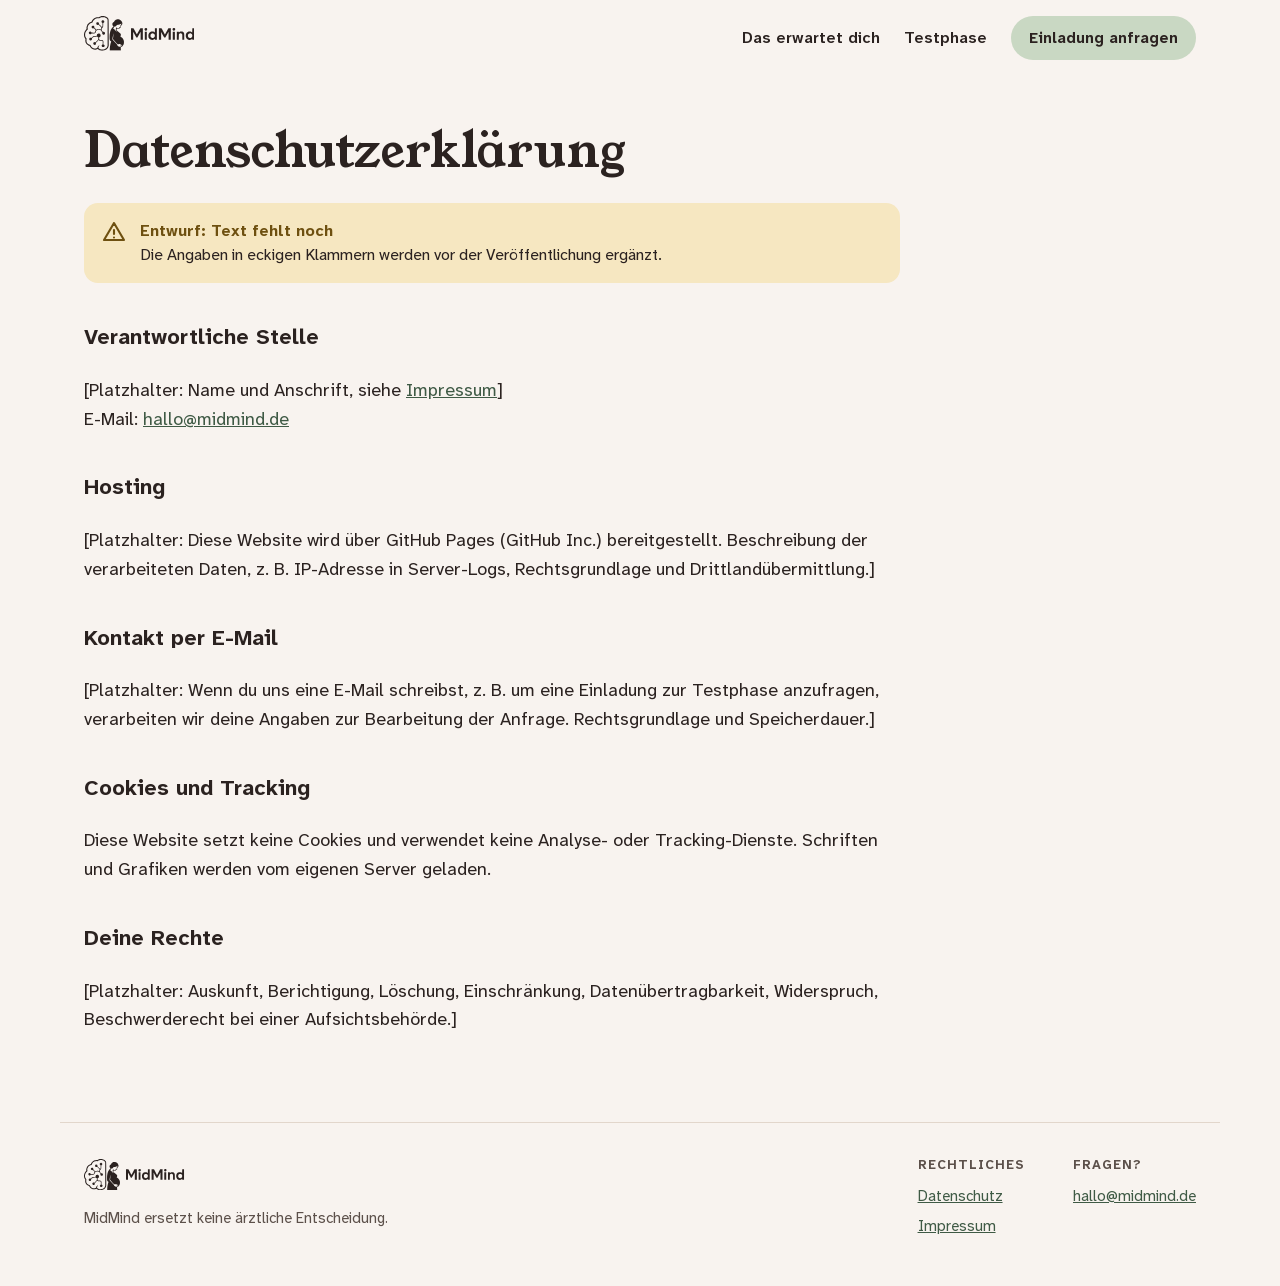
==== datenschutz.html @ c88c44f8 "✨ feat: rebuild website on MidMind design system Replaces the Bootstrap "Nova" template with the lan" ====
<!doctype html>
<html lang="de" class="mm-root" data-mm-theme="system">
<head>
  <meta charset="utf-8">
  <meta name="viewport" content="width=device-width, initial-scale=1">
  <title>Datenschutz – MidMind</title>
  <!-- Entwurf: noindex entfernen, sobald der Text vollständig ist -->
  <meta name="robots" content="noindex">
  <link rel="icon" href="favicon.svg" type="image/svg+xml">
  <link rel="apple-touch-icon" href="apple-touch-icon.png">
  <link rel="stylesheet" href="assets/mm/styles.css">
  <link rel="stylesheet" href="assets/site.css">
</head>
<body>
  <header class="w-wrap w-nav">
    <a class="w-home" href="./" aria-label="MidMind – Startseite">
      <span class="mm-logo w-logo">
        <svg class="mm-logo__mark" viewBox="0 0 552 479" aria-hidden="true"><use href="assets/brand.svg#mark"/></svg>
        <svg class="mm-logo__word" viewBox="0 0 656 124" aria-hidden="true"><use href="assets/brand.svg#word"/></svg>
      </span>
    </a>
    <nav class="w-nav__links" aria-label="Seitennavigation">
      <a href="./#funktionen">Das erwartet dich</a>
      <a href="./#testphase">Testphase</a>
    </nav>
    <a class="mm-button mm-button--secondary mm-button--sm" href="./#einladung">Einladung anfragen</a>
  </header>

  <main class="w-wrap">
    <article class="w-legal">
      <h1 class="mm-display mm-display--lg">Datenschutzerklärung</h1>
      <div class="mm-callout mm-callout--warning" role="note">
        <svg class="mm-icon mm-callout__icon" width="24" height="24" aria-hidden="true"><use href="assets/brand.svg#alert"/></svg>
        <div><strong class="mm-callout__title">Entwurf: Text fehlt noch</strong><div class="mm-callout__body">Die Angaben in eckigen Klammern werden vor der Veröffentlichung ergänzt.</div></div>
      </div>
      <h2>Verantwortliche Stelle</h2>
      <p>[Platzhalter: Name und Anschrift, siehe <a href="impressum.html">Impressum</a>]<br>E-Mail: <a href="mailto:hallo@midmind.de">hallo@midmind.de</a></p>
      <h2>Hosting</h2>
      <p>[Platzhalter: Diese Website wird über GitHub Pages (GitHub Inc.) bereitgestellt. Beschreibung der verarbeiteten Daten, z. B. IP-Adresse in Server-Logs, Rechtsgrundlage und Drittlandübermittlung.]</p>
      <h2>Kontakt per E-Mail</h2>
      <p>[Platzhalter: Wenn du uns eine E-Mail schreibst, z. B. um eine Einladung zur Testphase anzufragen, verarbeiten wir deine Angaben zur Bearbeitung der Anfrage. Rechtsgrundlage und Speicherdauer.]</p>
      <h2>Cookies und Tracking</h2>
      <p>Diese Website setzt keine Cookies und verwendet keine Analyse- oder Tracking-Dienste. Schriften und Grafiken werden vom eigenen Server geladen.</p>
      <h2>Deine Rechte</h2>
      <p>[Platzhalter: Auskunft, Berichtigung, Löschung, Einschränkung, Datenübertragbarkeit, Widerspruch, Beschwerderecht bei einer Aufsichtsbehörde.]</p>
    </article>
  </main>

  <footer class="w-wrap w-foot">
    <div class="w-foot__brand">
      <span class="mm-logo w-logo">
        <svg class="mm-logo__mark" viewBox="0 0 552 479" aria-hidden="true"><use href="assets/brand.svg#mark"/></svg>
        <svg class="mm-logo__word" viewBox="0 0 656 124" role="img" aria-label="MidMind"><use href="assets/brand.svg#word"/></svg>
      </span>
      <span>MidMind ersetzt keine ärztliche Entscheidung.</span>
    </div>
    <div><h2>Rechtliches</h2><ul><li><a href="datenschutz.html">Datenschutz</a></li><li><a href="impressum.html">Impressum</a></li></ul></div>
    <div><h2>Fragen?</h2><ul><li><a href="mailto:hallo@midmind.de">hallo@midmind.de</a></li></ul></div>
  </footer>
</body>
</html>
---- assets/mm/styles.css ----
@import "./tokens/fonts.css";
@import "./tokens/colors.css";
@import "./tokens/typography.css";
@import "./tokens/spacing.css";
@import "./components/components.css";
---- assets/site.css ----
/* MidMind Website – Layout-Klebstoff um die Design-System-Komponenten (assets/mm).
 * Übernommen aus ui_kits/website/index.html. Farben nur über Tokens, sonst bricht der Nachtmodus.
 */
html, body { margin: 0; }
body { background: var(--mm-paper); }
a { color: var(--mm-moss); }
a:hover { color: var(--mm-ink); }

.w-wrap { max-width: 1160px; margin: 0 auto; padding-inline: var(--mm-space-5); }

.w-nav { display: flex; align-items: center; gap: var(--mm-space-5); min-height: 76px; }
.w-nav__links { display: flex; gap: var(--mm-space-5); margin-left: auto; font-weight: 600; font-size: 16px; }
.w-nav__links a { color: var(--mm-ink); text-decoration: none; }
.w-nav__links a:hover { color: var(--mm-moss); }
.w-nav .mm-button { margin-left: auto; }
.w-nav__links + .mm-button { margin-left: 0; }

.w-home { color: inherit; text-decoration: none; }
.w-logo { font-size: 17px; }
.w-logo .mm-logo__mark { width: 40px; }
.w-logo .mm-logo__word { height: 12px; }
.w-foot .w-logo { font-size: 16px; }
.w-foot .w-logo .mm-logo__mark { width: 36px; }
.w-foot .w-logo .mm-logo__word { height: 11px; }

.w-hero { display: grid; grid-template-columns: minmax(0, 1.1fr) minmax(0, .9fr); gap: var(--mm-space-7); align-items: center; padding-block: var(--mm-space-7) 88px; }
.w-stack { display: grid; gap: var(--mm-space-5); justify-items: start; }
.w-stack--tight { gap: var(--mm-space-4); }
.w-lead { font-size: 20px; line-height: 1.55; color: var(--mm-muted); max-width: 34em; margin: 0; text-wrap: pretty; }

.w-invite { display: grid; gap: var(--mm-space-2); justify-items: start; }

.w-shot { background: var(--mm-sand); border-radius: 28px; padding: var(--mm-space-5); }
.w-shot__screen { max-width: 420px; margin: 0 auto; border-radius: var(--mm-radius-l); overflow: hidden; box-shadow: var(--mm-shadow); border: 1px solid var(--mm-line); }
.w-shot__body { padding: var(--mm-space-4); display: grid; gap: var(--mm-space-4); }

.w-section { padding-block: 88px; display: grid; gap: var(--mm-space-6); }
.w-grid3 { display: grid; grid-template-columns: repeat(3, minmax(0, 1fr)); gap: var(--mm-space-5); }

.w-feature { display: grid; gap: var(--mm-space-3); align-content: start; }
.w-feature__demo { background: var(--mm-card); border: 1px solid var(--mm-line); border-radius: var(--mm-radius-m); padding: var(--mm-space-4); height: 148px; overflow: hidden; display: flex; align-items: center; flex-wrap: wrap; align-content: center; gap: var(--mm-space-2); }
.w-feature__demo--text { font-size: 17px; line-height: 1.5; flex-direction: column; align-items: flex-start; justify-content: center; flex-wrap: nowrap; gap: 10px; }
.w-feature__demo--doc { flex-wrap: nowrap; gap: var(--mm-space-3); }
.w-doc { display: grid; gap: 2px; flex: 1; min-width: 0; }
.w-doc strong { font-size: 16px; }
.w-doc span, .w-doc__icon { color: var(--mm-muted); }
.w-doc span { font-size: 14px; }
.w-doc__icon { display: inline-flex; }
.w-feature h3, .w-step h3 { margin: var(--mm-space-2) 0 0; font-size: var(--mm-text-h); line-height: 1.3; }
.w-feature p, .w-step p { margin: 0; font-size: 17px; line-height: 1.6; color: var(--mm-muted); text-wrap: pretty; }
/* Demo-Chips sind Illustration, keine Bedienelemente */
.w-feature__demo .mm-phase-chip, .w-shot .mm-source { cursor: default; }

.w-band { background: var(--mm-sand); }
.w-step { display: grid; gap: var(--mm-space-2); align-content: start; }
.w-step__n { width: 48px; height: 48px; border-radius: 999px; background: var(--mm-card); border: 2px solid var(--mm-line); display: grid; place-items: center; font-weight: 700; font-size: 18px; font-variant-numeric: tabular-nums; }

.w-cta { display: grid; grid-template-columns: minmax(0, 1fr) minmax(0, 1fr); gap: var(--mm-space-7); align-items: center; }

.w-foot { border-top: 1px solid var(--mm-line); padding-block: var(--mm-space-6) var(--mm-space-7); display: flex; gap: var(--mm-space-7); flex-wrap: wrap; font-size: 15px; }
.w-foot__brand { display: grid; gap: var(--mm-space-3); margin-right: auto; max-width: 360px; color: var(--mm-muted); }
.w-foot h2 { margin: 0 0 var(--mm-space-2); font-size: 13px; letter-spacing: .08em; text-transform: uppercase; color: var(--mm-muted); }
.w-foot ul { list-style: none; margin: 0; padding: 0; display: grid; gap: 6px; }

/* Rechtstexte */
.w-legal { max-width: var(--mm-measure); padding-block: var(--mm-space-7) 88px; display: grid; gap: var(--mm-space-5); }
.w-legal h2 { margin: var(--mm-space-4) 0 0; font-size: var(--mm-text-h); line-height: 1.3; }
.w-legal p { margin: 0; }

@media (max-width: 900px) {
  .w-hero, .w-cta { grid-template-columns: minmax(0, 1fr); gap: var(--mm-space-6); padding-top: var(--mm-space-5); }
  .w-grid3 { grid-template-columns: minmax(0, 1fr); }
  .w-nav__links { display: none; }
  .w-nav__links + .mm-button { margin-left: auto; }
  .w-section { padding-block: 64px; }
}
@media (max-width: 480px) {
  .w-wrap { padding-inline: var(--mm-space-4); }
  .w-shot { padding: var(--mm-space-3); }
}
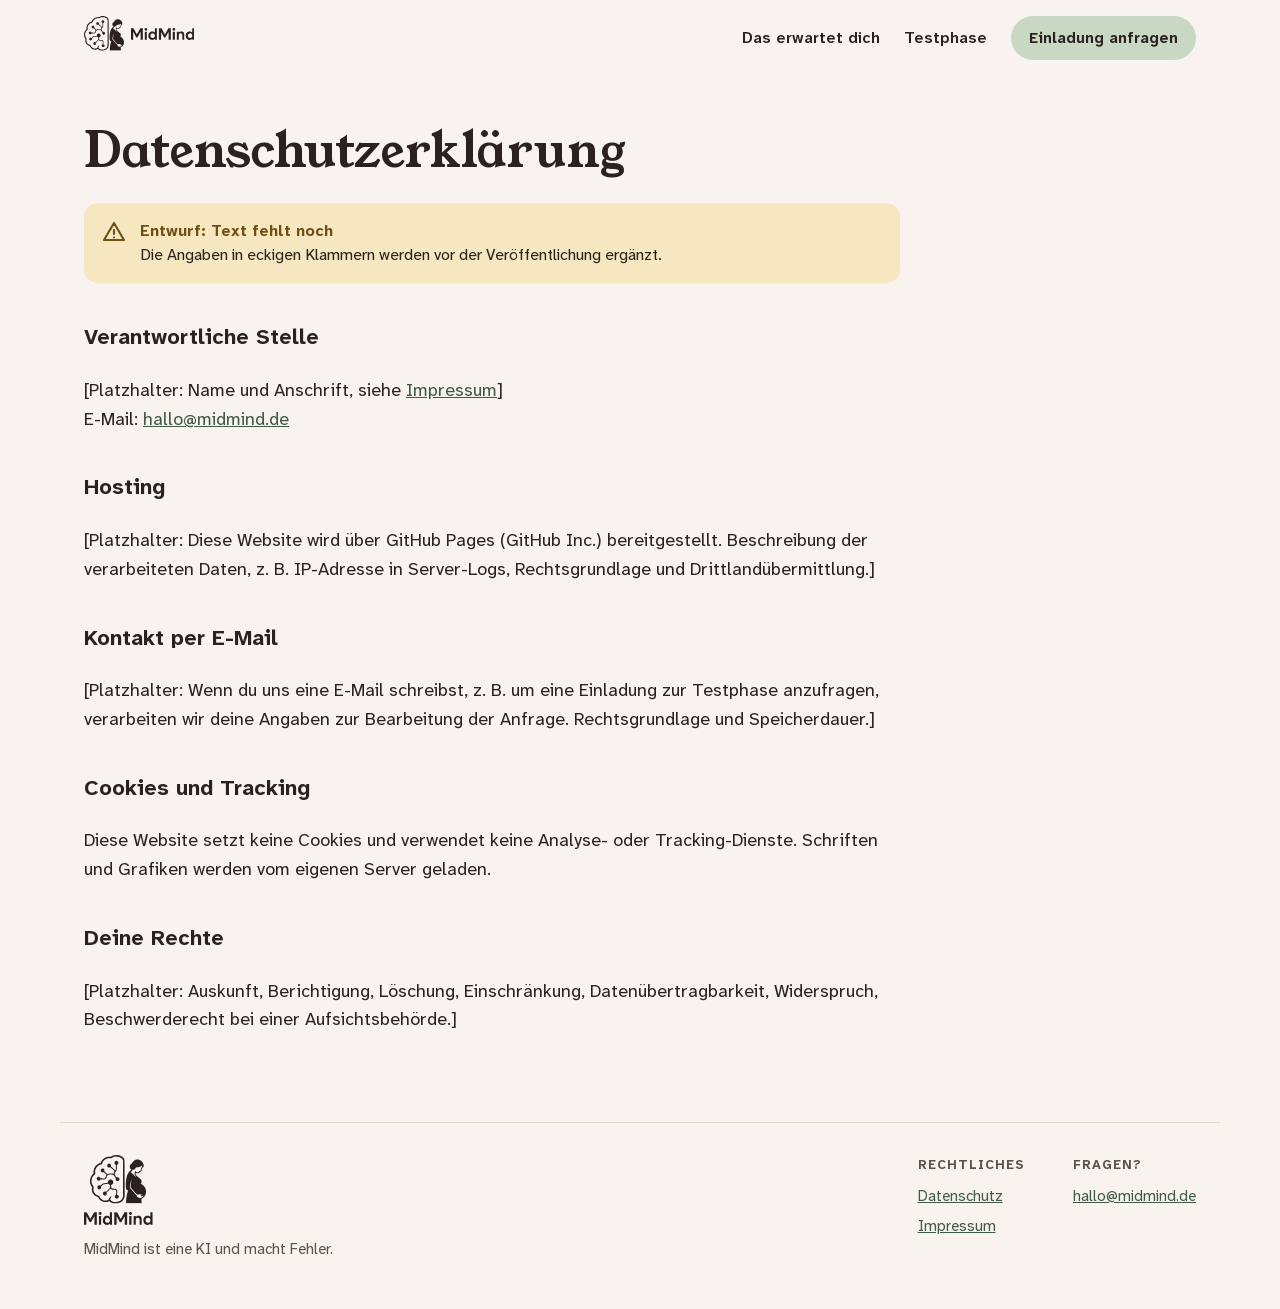
==== commit b1b4ea51: "🎨 style: apply design system update (Leitlinien copy, footer disclaimer + stacked logo) Follows the " ====
--- a/datenschutz.html
+++ b/datenschutz.html
@@ -48,11 +48,11 @@
 
   <footer class="w-wrap w-foot">
     <div class="w-foot__brand">
-      <span class="mm-logo w-logo">
+      <span class="mm-logo mm-logo--stacked w-logo">
         <svg class="mm-logo__mark" viewBox="0 0 552 479" aria-hidden="true"><use href="assets/brand.svg#mark"/></svg>
         <svg class="mm-logo__word" viewBox="0 0 656 124" role="img" aria-label="MidMind"><use href="assets/brand.svg#word"/></svg>
       </span>
-      <span>MidMind ersetzt keine ärztliche Entscheidung.</span>
+      <span>MidMind ist eine KI und macht Fehler.</span>
     </div>
     <div><h2>Rechtliches</h2><ul><li><a href="datenschutz.html">Datenschutz</a></li><li><a href="impressum.html">Impressum</a></li></ul></div>
     <div><h2>Fragen?</h2><ul><li><a href="mailto:hallo@midmind.de">hallo@midmind.de</a></li></ul></div>
--- a/assets/site.css
+++ b/assets/site.css
@@ -19,9 +19,9 @@
 .w-logo { font-size: 17px; }
 .w-logo .mm-logo__mark { width: 40px; }
 .w-logo .mm-logo__word { height: 12px; }
-.w-foot .w-logo { font-size: 16px; }
-.w-foot .w-logo .mm-logo__mark { width: 36px; }
-.w-foot .w-logo .mm-logo__word { height: 11px; }
+.w-foot .w-logo { font-size: 16px; justify-self: start; }
+.w-foot .w-logo .mm-logo__mark { width: 56px; }
+.w-foot .w-logo .mm-logo__word { height: 13px; }
 
 .w-hero { display: grid; grid-template-columns: minmax(0, 1.1fr) minmax(0, .9fr); gap: var(--mm-space-7); align-items: center; padding-block: var(--mm-space-7) 88px; }
 .w-stack { display: grid; gap: var(--mm-space-5); justify-items: start; }
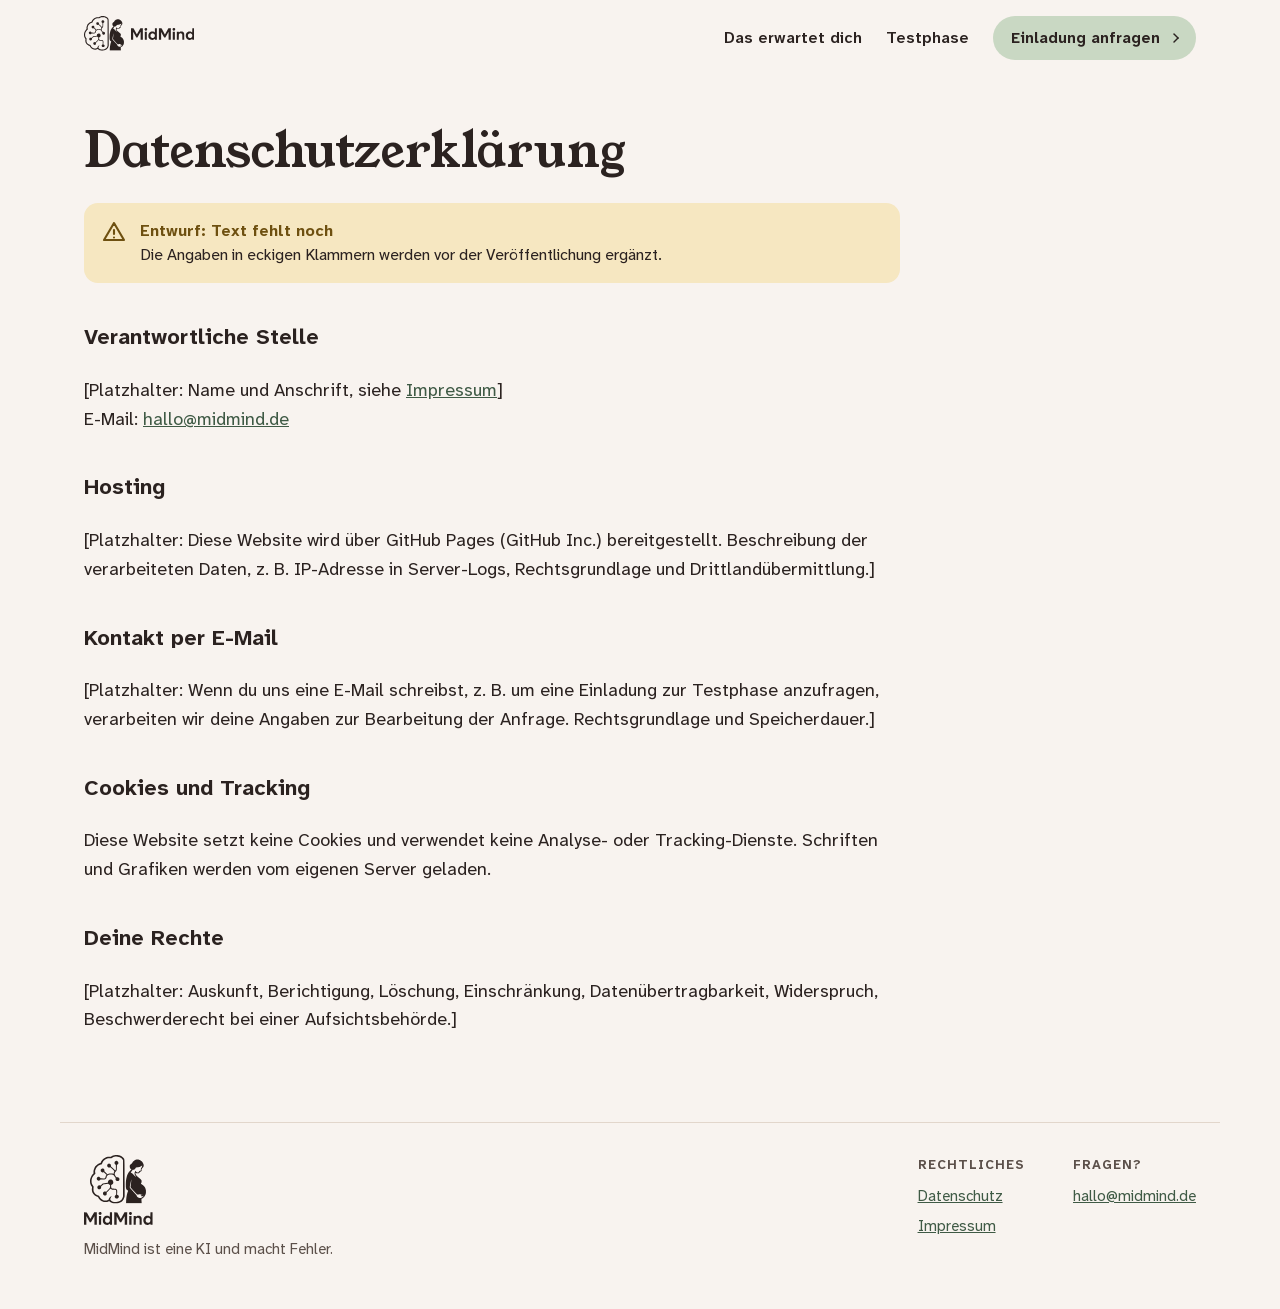
==== commit 60986818: "✨ feat: add learn-more hover chevron to "Einladung anfragen" CTAs Adopts the transitions.dev "Learn " ====
--- a/datenschutz.html
+++ b/datenschutz.html
@@ -23,7 +23,7 @@
       <a href="./#funktionen">Das erwartet dich</a>
       <a href="./#testphase">Testphase</a>
     </nav>
-    <a class="mm-button mm-button--secondary mm-button--sm" href="./#einladung">Einladung anfragen</a>
+    <a class="mm-button mm-button--secondary mm-button--sm w-cta-learn" href="./#einladung">Einladung anfragen<span class="w-chevron" aria-hidden="true"><svg width="16" height="16" viewBox="0 0 16 16" fill="none"><path class="w-chevron__arm w-chevron__arm--top" d="M6 4L10 8" stroke="currentColor" stroke-width="1.5" stroke-linecap="round" stroke-linejoin="round"/><path class="w-chevron__arm w-chevron__arm--bot" d="M10 8L6 12" stroke="currentColor" stroke-width="1.5" stroke-linecap="round" stroke-linejoin="round"/></svg></span></a>
   </header>
 
   <main class="w-wrap">
--- a/assets/site.css
+++ b/assets/site.css
@@ -27,6 +27,17 @@
 .w-stack { display: grid; gap: var(--mm-space-5); justify-items: start; }
 .w-stack--tight { gap: var(--mm-space-4); }
 .w-lead { font-size: 20px; line-height: 1.55; color: var(--mm-muted); max-width: 34em; margin: 0; text-wrap: pretty; }
+
+/* CTA-Chevron – „Learn more hover" von transitions.dev: Chevron rückt nach rechts, Schenkel spreizen sich um die Spitze. */
+.w-cta-learn { --w-learn-shift: 2px; --w-learn-spread: 8deg; --w-learn-dur: 350ms; --w-learn-ease: cubic-bezier(0.22, 1, 0.36, 1); padding-right: 16px; }
+.w-cta-learn.mm-button--sm { padding-right: 10px; }
+.w-chevron { display: inline-flex; flex: none; transform: translateX(0); transition: transform var(--w-learn-dur) var(--w-learn-ease); }
+.w-chevron svg { display: block; overflow: visible; }
+.w-chevron__arm { transform-box: view-box; transform-origin: 10px 8px; vector-effect: non-scaling-stroke; transition: transform var(--w-learn-dur) var(--w-learn-ease); }
+.w-cta-learn:is(:hover, :focus-visible) .w-chevron { transform: translateX(var(--w-learn-shift)); }
+.w-cta-learn:is(:hover, :focus-visible) .w-chevron__arm--top { transform: rotate(var(--w-learn-spread)); }
+.w-cta-learn:is(:hover, :focus-visible) .w-chevron__arm--bot { transform: rotate(calc(var(--w-learn-spread) * -1)); }
+@media (prefers-reduced-motion: reduce) { .w-chevron, .w-chevron__arm { transition: none; } }
 
 .w-invite { display: grid; gap: var(--mm-space-2); justify-items: start; }
 
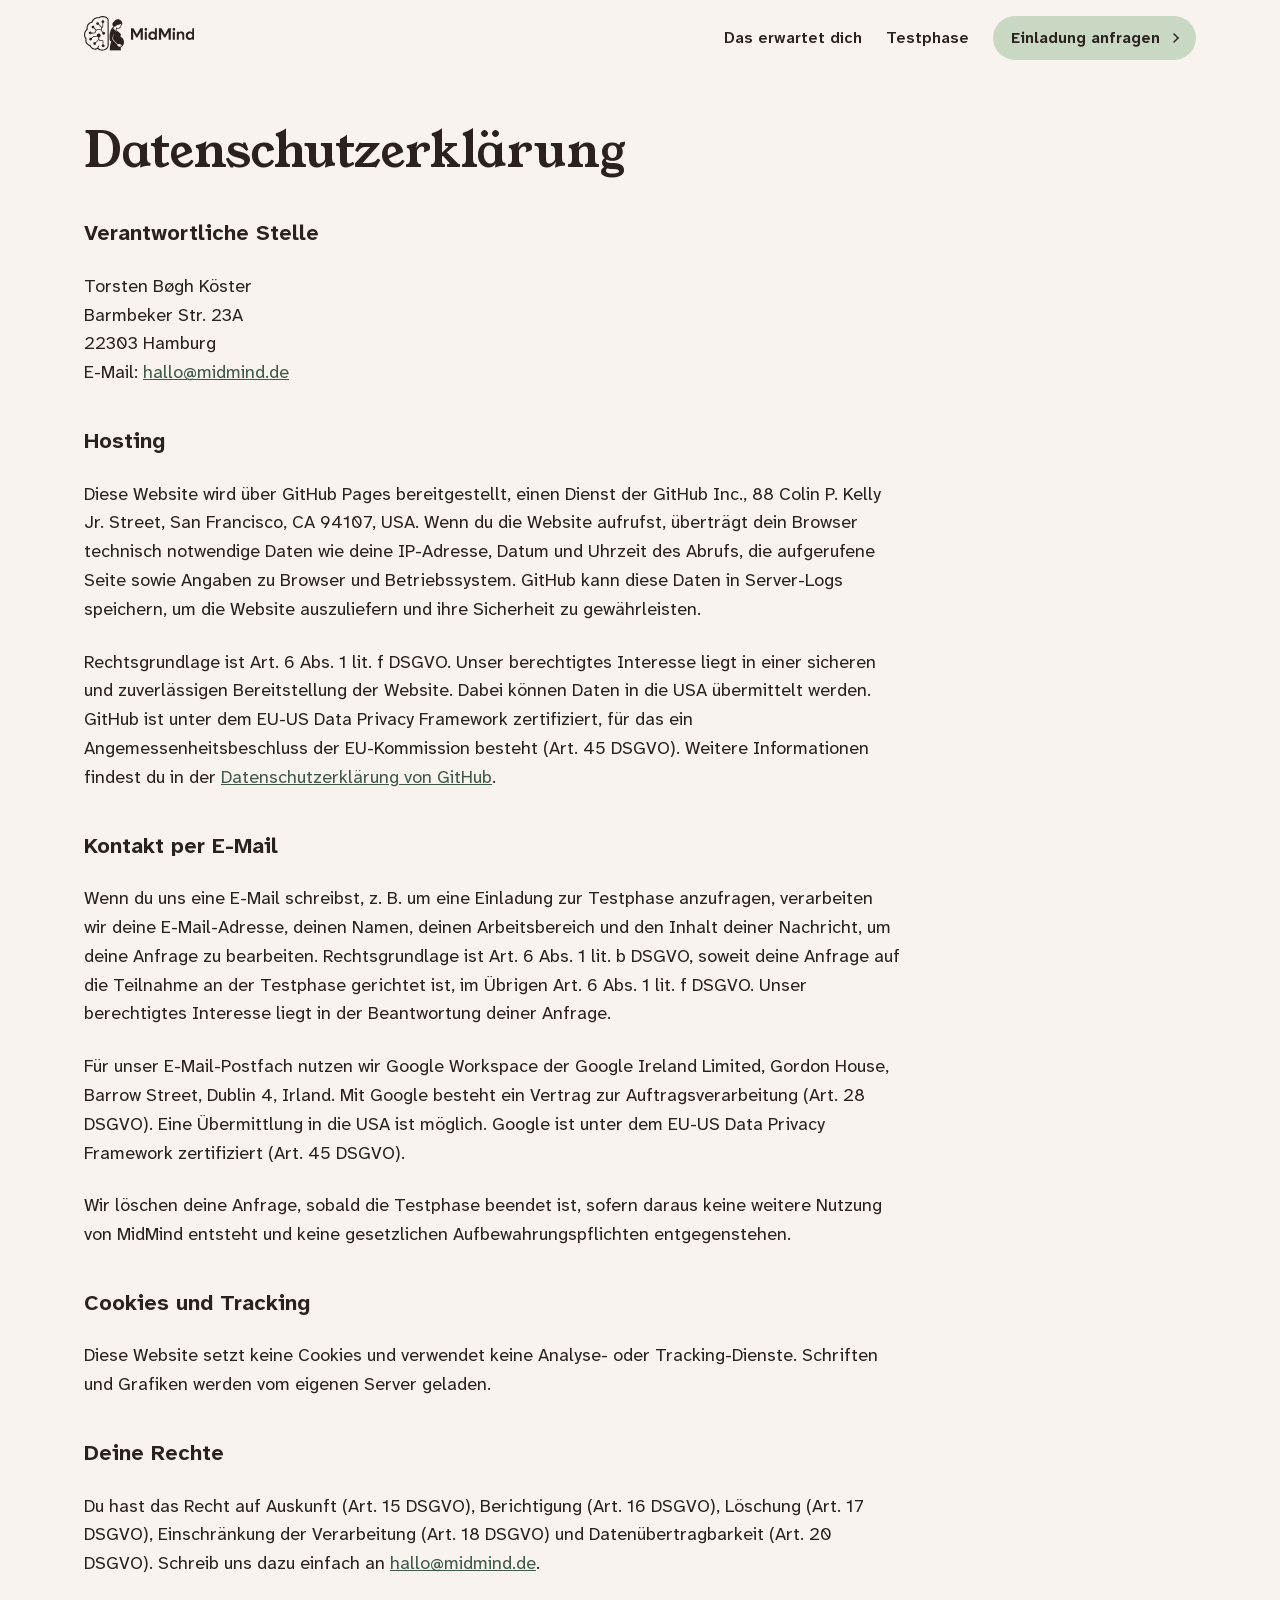
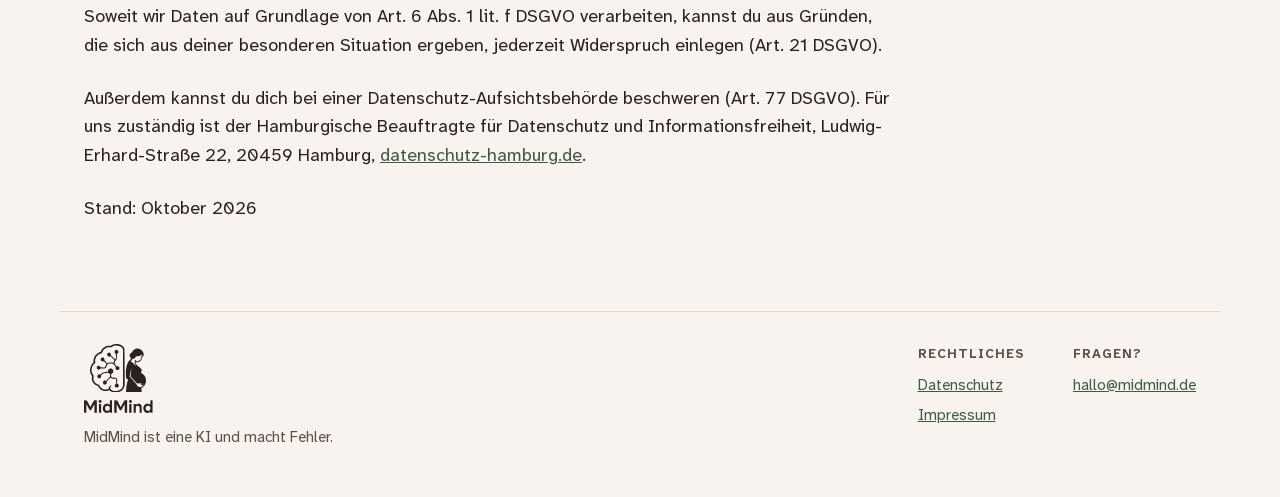
==== commit a7fbc91c: "📝 docs: fill Impressum and Datenschutz placeholders Replace draft placeholders with operator details" ====
--- a/datenschutz.html
+++ b/datenschutz.html
@@ -29,20 +29,22 @@
   <main class="w-wrap">
     <article class="w-legal">
       <h1 class="mm-display mm-display--lg">Datenschutzerklärung</h1>
-      <div class="mm-callout mm-callout--warning" role="note">
-        <svg class="mm-icon mm-callout__icon" width="24" height="24" aria-hidden="true"><use href="assets/brand.svg#alert"/></svg>
-        <div><strong class="mm-callout__title">Entwurf: Text fehlt noch</strong><div class="mm-callout__body">Die Angaben in eckigen Klammern werden vor der Veröffentlichung ergänzt.</div></div>
-      </div>
       <h2>Verantwortliche Stelle</h2>
-      <p>[Platzhalter: Name und Anschrift, siehe <a href="impressum.html">Impressum</a>]<br>E-Mail: <a href="mailto:hallo@midmind.de">hallo@midmind.de</a></p>
+      <p>Torsten Bøgh Köster<br>Barmbeker Str. 23A<br>22303 Hamburg<br>E-Mail: <a href="mailto:hallo@midmind.de">hallo@midmind.de</a></p>
       <h2>Hosting</h2>
-      <p>[Platzhalter: Diese Website wird über GitHub Pages (GitHub Inc.) bereitgestellt. Beschreibung der verarbeiteten Daten, z. B. IP-Adresse in Server-Logs, Rechtsgrundlage und Drittlandübermittlung.]</p>
+      <p>Diese Website wird über GitHub Pages bereitgestellt, einen Dienst der GitHub Inc., 88 Colin P. Kelly Jr. Street, San Francisco, CA 94107, USA. Wenn du die Website aufrufst, überträgt dein Browser technisch notwendige Daten wie deine IP-Adresse, Datum und Uhrzeit des Abrufs, die aufgerufene Seite sowie Angaben zu Browser und Betriebssystem. GitHub kann diese Daten in Server-Logs speichern, um die Website auszuliefern und ihre Sicherheit zu gewährleisten.</p>
+      <p>Rechtsgrundlage ist Art. 6 Abs. 1 lit. f DSGVO. Unser berechtigtes Interesse liegt in einer sicheren und zuverlässigen Bereitstellung der Website. Dabei können Daten in die USA übermittelt werden. GitHub ist unter dem EU-US Data Privacy Framework zertifiziert, für das ein Angemessenheitsbeschluss der EU-Kommission besteht (Art. 45 DSGVO). Weitere Informationen findest du in der <a href="https://docs.github.com/de/site-policy/privacy-policies/github-general-privacy-statement">Datenschutzerklärung von GitHub</a>.</p>
       <h2>Kontakt per E-Mail</h2>
-      <p>[Platzhalter: Wenn du uns eine E-Mail schreibst, z. B. um eine Einladung zur Testphase anzufragen, verarbeiten wir deine Angaben zur Bearbeitung der Anfrage. Rechtsgrundlage und Speicherdauer.]</p>
+      <p>Wenn du uns eine E-Mail schreibst, z. B. um eine Einladung zur Testphase anzufragen, verarbeiten wir deine E-Mail-Adresse, deinen Namen, deinen Arbeitsbereich und den Inhalt deiner Nachricht, um deine Anfrage zu bearbeiten. Rechtsgrundlage ist Art. 6 Abs. 1 lit. b DSGVO, soweit deine Anfrage auf die Teilnahme an der Testphase gerichtet ist, im Übrigen Art. 6 Abs. 1 lit. f DSGVO. Unser berechtigtes Interesse liegt in der Beantwortung deiner Anfrage.</p>
+      <p>Für unser E-Mail-Postfach nutzen wir Google Workspace der Google Ireland Limited, Gordon House, Barrow Street, Dublin 4, Irland. Mit Google besteht ein Vertrag zur Auftragsverarbeitung (Art. 28 DSGVO). Eine Übermittlung in die USA ist möglich. Google ist unter dem EU-US Data Privacy Framework zertifiziert (Art. 45 DSGVO).</p>
+      <p>Wir löschen deine Anfrage, sobald die Testphase beendet ist, sofern daraus keine weitere Nutzung von MidMind entsteht und keine gesetzlichen Aufbewahrungspflichten entgegenstehen.</p>
       <h2>Cookies und Tracking</h2>
       <p>Diese Website setzt keine Cookies und verwendet keine Analyse- oder Tracking-Dienste. Schriften und Grafiken werden vom eigenen Server geladen.</p>
       <h2>Deine Rechte</h2>
-      <p>[Platzhalter: Auskunft, Berichtigung, Löschung, Einschränkung, Datenübertragbarkeit, Widerspruch, Beschwerderecht bei einer Aufsichtsbehörde.]</p>
+      <p>Du hast das Recht auf Auskunft (Art. 15 DSGVO), Berichtigung (Art. 16 DSGVO), Löschung (Art. 17 DSGVO), Einschränkung der Verarbeitung (Art. 18 DSGVO) und Datenübertragbarkeit (Art. 20 DSGVO). Schreib uns dazu einfach an <a href="mailto:hallo@midmind.de">hallo@midmind.de</a>.</p>
+      <p>Soweit wir Daten auf Grundlage von Art. 6 Abs. 1 lit. f DSGVO verarbeiten, kannst du aus Gründen, die sich aus deiner besonderen Situation ergeben, jederzeit Widerspruch einlegen (Art. 21 DSGVO).</p>
+      <p>Außerdem kannst du dich bei einer Datenschutz-Aufsichtsbehörde beschweren (Art. 77 DSGVO). Für uns zuständig ist der Hamburgische Beauftragte für Datenschutz und Informationsfreiheit, Ludwig-Erhard-Straße 22, 20459 Hamburg, <a href="https://datenschutz-hamburg.de">datenschutz-hamburg.de</a>.</p>
+      <p>Stand: Oktober 2026</p>
     </article>
   </main>
 
--- a/assets/site.css
+++ b/assets/site.css
@@ -4,7 +4,7 @@
 html, body { margin: 0; }
 body { background: var(--mm-paper); }
 a { color: var(--mm-moss); }
-a:hover { color: var(--mm-ink); }
+a:not(.mm-button):hover { color: var(--mm-ink); }
 
 .w-wrap { max-width: 1160px; margin: 0 auto; padding-inline: var(--mm-space-5); }
 
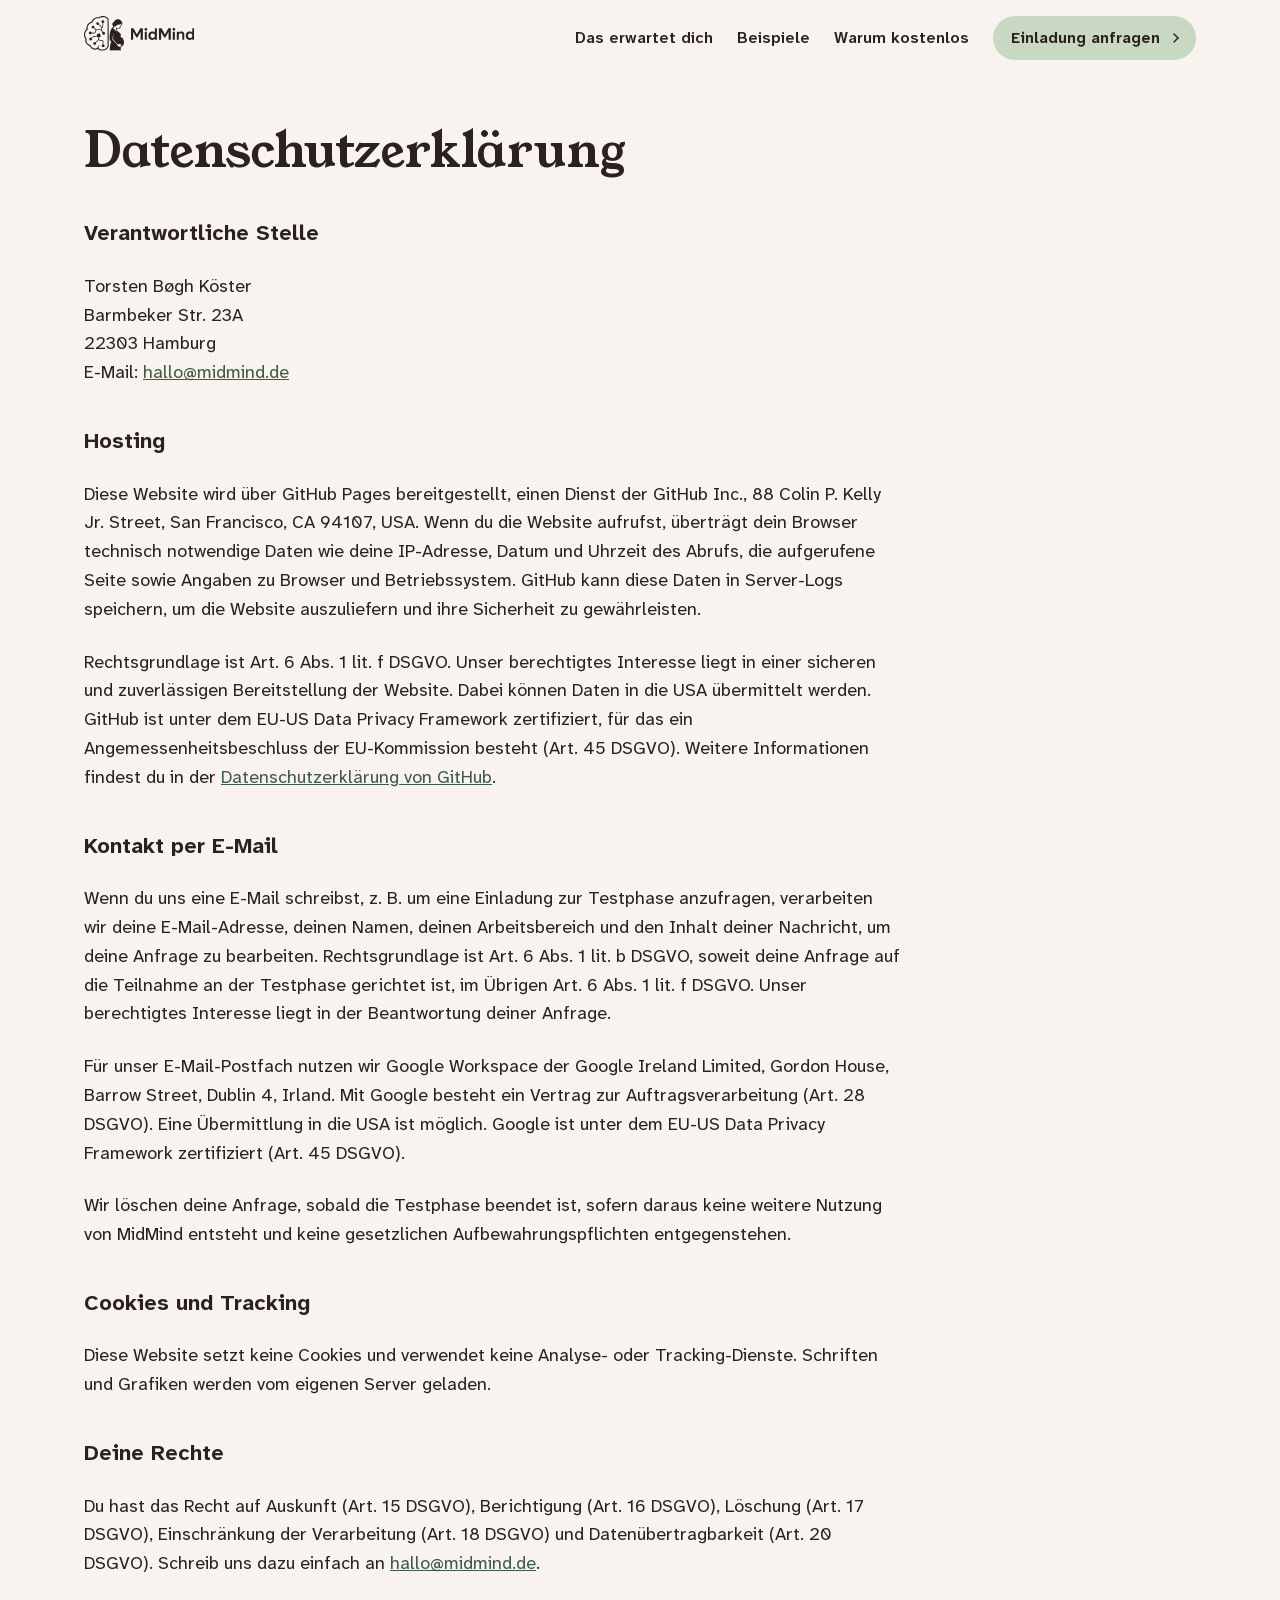
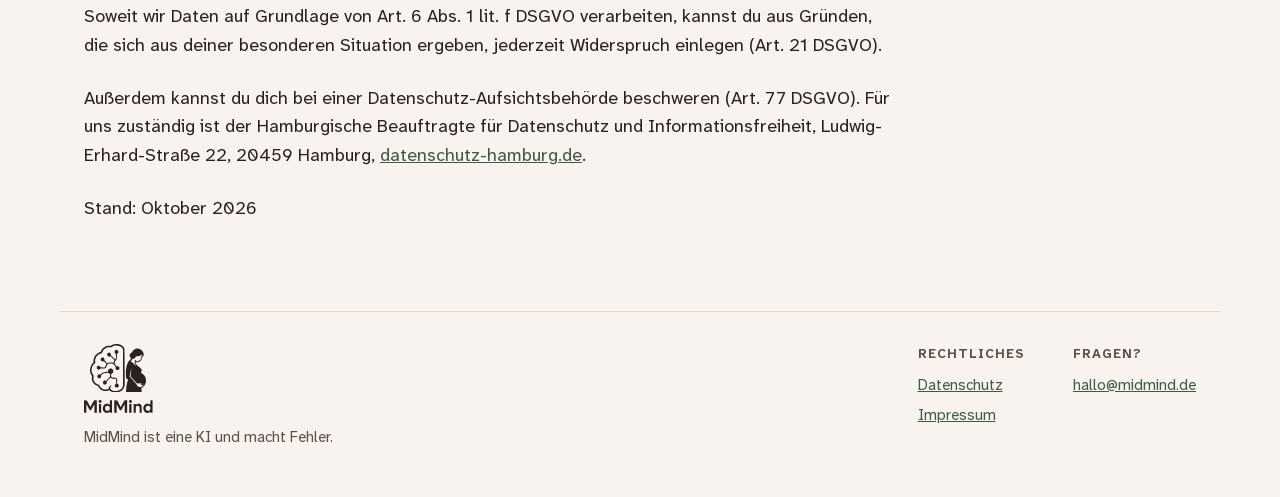
==== commit 7566f2e9: "✨ feat: add example answers and "Hebammen tragen die Geburtshilfe" sections Adds the two sections fr" ====
--- a/datenschutz.html
+++ b/datenschutz.html
@@ -21,7 +21,8 @@
     </a>
     <nav class="w-nav__links" aria-label="Seitennavigation">
       <a href="./#funktionen">Das erwartet dich</a>
-      <a href="./#testphase">Testphase</a>
+      <a href="./#beispiele">Beispiele</a>
+      <a href="./#warum">Warum kostenlos</a>
     </nav>
     <a class="mm-button mm-button--secondary mm-button--sm w-cta-learn" href="./#einladung">Einladung anfragen<span class="w-chevron" aria-hidden="true"><svg width="16" height="16" viewBox="0 0 16 16" fill="none"><path class="w-chevron__arm w-chevron__arm--top" d="M6 4L10 8" stroke="currentColor" stroke-width="1.5" stroke-linecap="round" stroke-linejoin="round"/><path class="w-chevron__arm w-chevron__arm--bot" d="M10 8L6 12" stroke="currentColor" stroke-width="1.5" stroke-linecap="round" stroke-linejoin="round"/></svg></span></a>
   </header>
--- a/assets/site.css
+++ b/assets/site.css
@@ -29,14 +29,15 @@
 .w-lead { font-size: 20px; line-height: 1.55; color: var(--mm-muted); max-width: 34em; margin: 0; text-wrap: pretty; }
 
 /* CTA-Chevron – „Learn more hover" von transitions.dev: Chevron rückt nach rechts, Schenkel spreizen sich um die Spitze. */
-.w-cta-learn { --w-learn-shift: 2px; --w-learn-spread: 8deg; --w-learn-dur: 350ms; --w-learn-ease: cubic-bezier(0.22, 1, 0.36, 1); padding-right: 16px; }
+.w-cta-learn, .w-ex { --w-learn-shift: 2px; --w-learn-spread: 8deg; --w-learn-dur: 350ms; --w-learn-ease: cubic-bezier(0.22, 1, 0.36, 1); }
+.w-cta-learn { padding-right: 16px; }
 .w-cta-learn.mm-button--sm { padding-right: 10px; }
 .w-chevron { display: inline-flex; flex: none; transform: translateX(0); transition: transform var(--w-learn-dur) var(--w-learn-ease); }
 .w-chevron svg { display: block; overflow: visible; }
 .w-chevron__arm { transform-box: view-box; transform-origin: 10px 8px; vector-effect: non-scaling-stroke; transition: transform var(--w-learn-dur) var(--w-learn-ease); }
-.w-cta-learn:is(:hover, :focus-visible) .w-chevron { transform: translateX(var(--w-learn-shift)); }
-.w-cta-learn:is(:hover, :focus-visible) .w-chevron__arm--top { transform: rotate(var(--w-learn-spread)); }
-.w-cta-learn:is(:hover, :focus-visible) .w-chevron__arm--bot { transform: rotate(calc(var(--w-learn-spread) * -1)); }
+:is(.w-cta-learn, .w-ex):is(:hover, :focus-visible) .w-chevron { transform: translateX(var(--w-learn-shift)); }
+:is(.w-cta-learn, .w-ex):is(:hover, :focus-visible) .w-chevron__arm--top { transform: rotate(var(--w-learn-spread)); }
+:is(.w-cta-learn, .w-ex):is(:hover, :focus-visible) .w-chevron__arm--bot { transform: rotate(calc(var(--w-learn-spread) * -1)); }
 @media (prefers-reduced-motion: reduce) { .w-chevron, .w-chevron__arm { transition: none; } }
 
 .w-invite { display: grid; gap: var(--mm-space-2); justify-items: start; }
@@ -57,14 +58,12 @@
 .w-doc span, .w-doc__icon { color: var(--mm-muted); }
 .w-doc span { font-size: 14px; }
 .w-doc__icon { display: inline-flex; }
-.w-feature h3, .w-step h3 { margin: var(--mm-space-2) 0 0; font-size: var(--mm-text-h); line-height: 1.3; }
-.w-feature p, .w-step p { margin: 0; font-size: 17px; line-height: 1.6; color: var(--mm-muted); text-wrap: pretty; }
+.w-feature h3 { margin: var(--mm-space-2) 0 0; font-size: var(--mm-text-h); line-height: 1.3; }
+.w-feature p { margin: 0; font-size: 17px; line-height: 1.6; color: var(--mm-muted); text-wrap: pretty; }
 /* Demo-Chips sind Illustration, keine Bedienelemente */
 .w-feature__demo .mm-phase-chip, .w-shot .mm-source { cursor: default; }
 
 .w-band { background: var(--mm-sand); }
-.w-step { display: grid; gap: var(--mm-space-2); align-content: start; }
-.w-step__n { width: 48px; height: 48px; border-radius: 999px; background: var(--mm-card); border: 2px solid var(--mm-line); display: grid; place-items: center; font-weight: 700; font-size: 18px; font-variant-numeric: tabular-nums; }
 
 .w-cta { display: grid; grid-template-columns: minmax(0, 1fr) minmax(0, 1fr); gap: var(--mm-space-7); align-items: center; }
 
@@ -73,6 +72,99 @@
 .w-foot h2 { margin: 0 0 var(--mm-space-2); font-size: 13px; letter-spacing: .08em; text-transform: uppercase; color: var(--mm-muted); }
 .w-foot ul { list-style: none; margin: 0; padding: 0; display: grid; gap: 6px; }
 
+.w-stack--snug { gap: var(--mm-space-3); }
+.w-section--roomy { gap: var(--mm-space-7); }
+
+/* Beispiele („Frag so, wie du denkst.“) – jede Karte öffnet die Antwort aus der App (assets/site.js) */
+.w-ex { font: inherit; text-align: left; border: 1px solid transparent; cursor: pointer; background: var(--mm-card); border-radius: var(--mm-radius-l); padding: var(--mm-space-5); display: grid; grid-template-rows: auto 1fr auto; gap: var(--mm-space-3); color: var(--mm-ink); transition: border-color .2s; }
+.w-ex:hover { border-color: var(--mm-line); }
+.w-ex:focus-visible { outline: 2px solid var(--mm-moss); outline-offset: 2px; }
+.w-ex__use { font-size: 14px; font-weight: 700; letter-spacing: .06em; text-transform: uppercase; color: var(--mm-moss); }
+.w-ex__q { font-size: 20px; line-height: 1.45; font-weight: 600; text-wrap: pretty; }
+.w-ex__foot { display: flex; align-items: center; justify-content: space-between; gap: var(--mm-space-3); flex-wrap: wrap; margin-top: var(--mm-space-2); }
+.w-ex__more { display: inline-flex; align-items: center; gap: 6px; font-size: 15px; font-weight: 700; color: var(--mm-moss); }
+
+/* Antwort-Fenster: Kopf wie die AppBar der App, darunter Frage und Antwort; Nachfragen gibt es hier nicht. */
+.w-modal { --w-stream-gap: 60ms; --w-stream-fade: 350ms; --w-stream-blur: 1px; --w-stream-ease: cubic-bezier(0.22, 1, 0.36, 1);
+  position: fixed; inset: 0; width: 100%; height: 100%; max-width: none; max-height: none; margin: 0; border: 0; box-sizing: border-box; padding: var(--mm-space-4);
+  background: color-mix(in oklch, var(--mm-ink), transparent 55%); color: var(--mm-ink); opacity: 0; transition: opacity .2s cubic-bezier(.22, 1, .36, 1); }
+.w-modal[open] { display: grid; place-items: center; }
+.w-modal::backdrop { background: transparent; }
+html:has(.w-modal[open]) { overflow: hidden; }
+.w-modal__panel { width: min(720px, 100%); max-height: min(820px, calc(100dvh - 32px)); display: grid; grid-template-rows: auto minmax(0, 1fr) auto; grid-template-columns: minmax(0, 1fr); background: var(--mm-paper); border-radius: var(--mm-radius-l); box-shadow: var(--mm-shadow); overflow: hidden; transform: translateY(8px) scale(.96); opacity: 0; transition: transform .25s cubic-bezier(.22, 1, .36, 1), opacity .2s cubic-bezier(.22, 1, .36, 1); }
+.w-modal[data-state="open"] { opacity: 1; }
+.w-modal[data-state="open"] .w-modal__panel { transform: none; opacity: 1; }
+.w-modal[data-state="closing"] { transition-duration: .15s; transition-timing-function: ease-in; }
+.w-modal[data-state="closing"] .w-modal__panel { transform: scale(.97); transition-duration: .15s; transition-timing-function: ease-in; }
+.w-modal .mm-appbar { padding-left: var(--mm-space-5); }
+.w-modal__badge { margin-right: var(--mm-space-2); }
+.w-modal__close { cursor: pointer; }
+.w-modal__body { overflow: auto; padding: var(--mm-space-5); display: grid; grid-template-columns: minmax(0, 1fr); gap: var(--mm-space-4); align-content: start; }
+.w-modal__foot { display: flex; align-items: center; justify-content: space-between; gap: var(--mm-space-4); flex-wrap: wrap; padding: var(--mm-space-4) var(--mm-space-5); border-top: 1px solid var(--mm-line); background: var(--mm-card); font-size: 16px; color: var(--mm-muted); }
+.w-modal .mm-source { cursor: default; }
+.w-modal .mm-source:hover { border-color: var(--mm-line); }
+
+/* Streaming text (transitions.dev): jedes Wort löst sich aus einer leichten Unschärfe, eins nach dem anderen. */
+.w-stream-w { opacity: 0; filter: blur(var(--w-stream-blur)); transition: opacity var(--w-stream-fade) var(--w-stream-ease), filter var(--w-stream-fade) var(--w-stream-ease); }
+.w-stream-w.is-in { opacity: 1; filter: none; }
+.w-stream-block:not(.is-in) { display: none; }
+
+/* Skelett und „Antwort wird erstellt …“ bis zur Antwort, dann Überblendung – wie PendingAnswer/Writing der App */
+.w-reveal { display: grid; }
+.w-reveal > * { grid-area: 1 / 1; min-width: 0; }
+.w-skeleton--out { visibility: hidden; pointer-events: none; }
+.w-skeleton__bar { display: block; height: .9em; border-radius: 4px; background: color-mix(in srgb, var(--mm-ink) 10%, transparent); }
+.w-skeleton__bar--short { width: 60%; }
+.w-skeleton__bar--heading { width: 35%; height: 1.1em; margin-bottom: var(--mm-space-1); }
+.w-skeleton__body { display: grid; gap: var(--mm-space-2); max-width: var(--mm-measure); }
+.w-writing { display: flex; align-items: center; gap: var(--mm-space-2); color: var(--mm-muted); font-size: var(--mm-text-small); margin: 0; }
+.w-writing__matrix { display: inline-grid; grid-template-columns: repeat(4, 2px); grid-auto-rows: 2px; gap: 2px; flex: none; }
+.w-writing__matrix i { background: var(--mm-line); }
+.w-writing__matrix i:is(:nth-child(1), :nth-child(4), :nth-child(13), :nth-child(16)) { visibility: hidden; }
+@media (prefers-reduced-motion: no-preference) {
+  .w-writing__matrix i:is(:nth-child(2), :nth-child(3), :nth-child(8), :nth-child(12), :nth-child(15), :nth-child(14), :nth-child(9), :nth-child(5)) { animation: w-orbit 1.2s ease-in-out infinite; }
+  .w-writing__matrix i:nth-child(3) { animation-delay: 150ms; }
+  .w-writing__matrix i:nth-child(8) { animation-delay: 300ms; }
+  .w-writing__matrix i:nth-child(12) { animation-delay: 450ms; }
+  .w-writing__matrix i:nth-child(15) { animation-delay: 600ms; }
+  .w-writing__matrix i:nth-child(14) { animation-delay: 750ms; }
+  .w-writing__matrix i:nth-child(9) { animation-delay: 900ms; }
+  .w-writing__matrix i:nth-child(5) { animation-delay: 1050ms; }
+  .w-skeleton__bar { animation: w-pulse 1s ease-in-out infinite; }
+  .w-skeleton--out { visibility: visible; animation: w-reveal-out 400ms ease-in-out both; }
+  .w-reveal__content { animation: w-reveal-in 400ms ease-in-out both; }
+}
+@media (prefers-reduced-motion: reduce) {
+  .w-modal, .w-modal__panel { transition: none; transform: none; }
+  .w-stream-w { transition: none; }
+}
+@keyframes w-pulse { 50% { opacity: .5; } }
+@keyframes w-reveal-in { from { opacity: 0; filter: blur(2px); } }
+@keyframes w-reveal-out { to { opacity: 0; filter: blur(2px); } }
+@keyframes w-orbit { 0%, 45%, 100% { background-color: var(--mm-line); } 15% { background-color: currentColor; } }
+
+/* Markdown in der Erklärung, wie .markdown in der App */
+.markdown > :first-child { margin-top: 0; }
+.markdown > :last-child { margin-bottom: 0; }
+.markdown table { border-collapse: collapse; display: block; max-width: 100%; overflow-x: auto; }
+.markdown th, .markdown td { border-bottom: 1px solid var(--mm-line); padding: 6px 10px; text-align: left; }
+
+/* Warum kostenlos („Hebammen tragen die Geburtshilfe.“) */
+.w-why { background: var(--mm-moss); color: var(--mm-on-moss); }
+.w-why .w-why__title { max-width: 18em; color: var(--mm-on-moss); }
+.w-why__eyebrow { font-size: 14px; font-weight: 700; letter-spacing: .08em; text-transform: uppercase; color: var(--mm-moss); }
+.w-why__reasons { display: grid; grid-template-columns: repeat(3, minmax(0, 1fr)); gap: var(--mm-space-6); border-top: 1px solid currentColor; padding-top: var(--mm-space-5); }
+.w-why__reasons h3 { margin: 0 0 var(--mm-space-2); font-size: var(--mm-text-h); line-height: 1.3; }
+.w-why__reasons p { margin: 0; font-size: 17px; line-height: 1.6; text-wrap: pretty; }
+.w-stand { display: grid; grid-template-columns: minmax(0, .8fr) minmax(0, 1.2fr); gap: var(--mm-space-7); background: var(--mm-card); color: var(--mm-ink); border-radius: 28px; padding: var(--mm-space-6); }
+.w-stand .mm-display { margin: 0; }
+.w-stand ul { list-style: none; margin: 0; padding: 0; display: grid; }
+.w-stand li { display: grid; grid-template-columns: 28px minmax(0, 1fr); gap: var(--mm-space-3); padding-block: var(--mm-space-3); border-bottom: 1px solid var(--mm-line); font-size: 17px; line-height: 1.55; }
+.w-stand li:last-child { border-bottom: 0; }
+.w-stand li strong { display: block; font-size: 18px; }
+.w-stand li span { color: var(--mm-muted); }
+.w-stand li svg { color: var(--mm-moss); margin-top: 3px; }
+
 /* Rechtstexte */
 .w-legal { max-width: var(--mm-measure); padding-block: var(--mm-space-7) 88px; display: grid; gap: var(--mm-space-5); }
 .w-legal h2 { margin: var(--mm-space-4) 0 0; font-size: var(--mm-text-h); line-height: 1.3; }
@@ -80,7 +172,8 @@
 
 @media (max-width: 900px) {
   .w-hero, .w-cta { grid-template-columns: minmax(0, 1fr); gap: var(--mm-space-6); padding-top: var(--mm-space-5); }
-  .w-grid3 { grid-template-columns: minmax(0, 1fr); }
+  .w-grid3, .w-why__reasons, .w-stand { grid-template-columns: minmax(0, 1fr); }
+  .w-stand { gap: var(--mm-space-5); padding: var(--mm-space-5); }
   .w-nav__links { display: none; }
   .w-nav__links + .mm-button { margin-left: auto; }
   .w-section { padding-block: 64px; }
@@ -88,4 +181,7 @@
 @media (max-width: 480px) {
   .w-wrap { padding-inline: var(--mm-space-4); }
   .w-shot { padding: var(--mm-space-3); }
+  .w-modal { padding: var(--mm-space-2); }
+  .w-modal__panel { max-height: calc(100dvh - 16px); }
+  .w-modal__body, .w-modal__foot { padding-inline: var(--mm-space-4); }
 }
